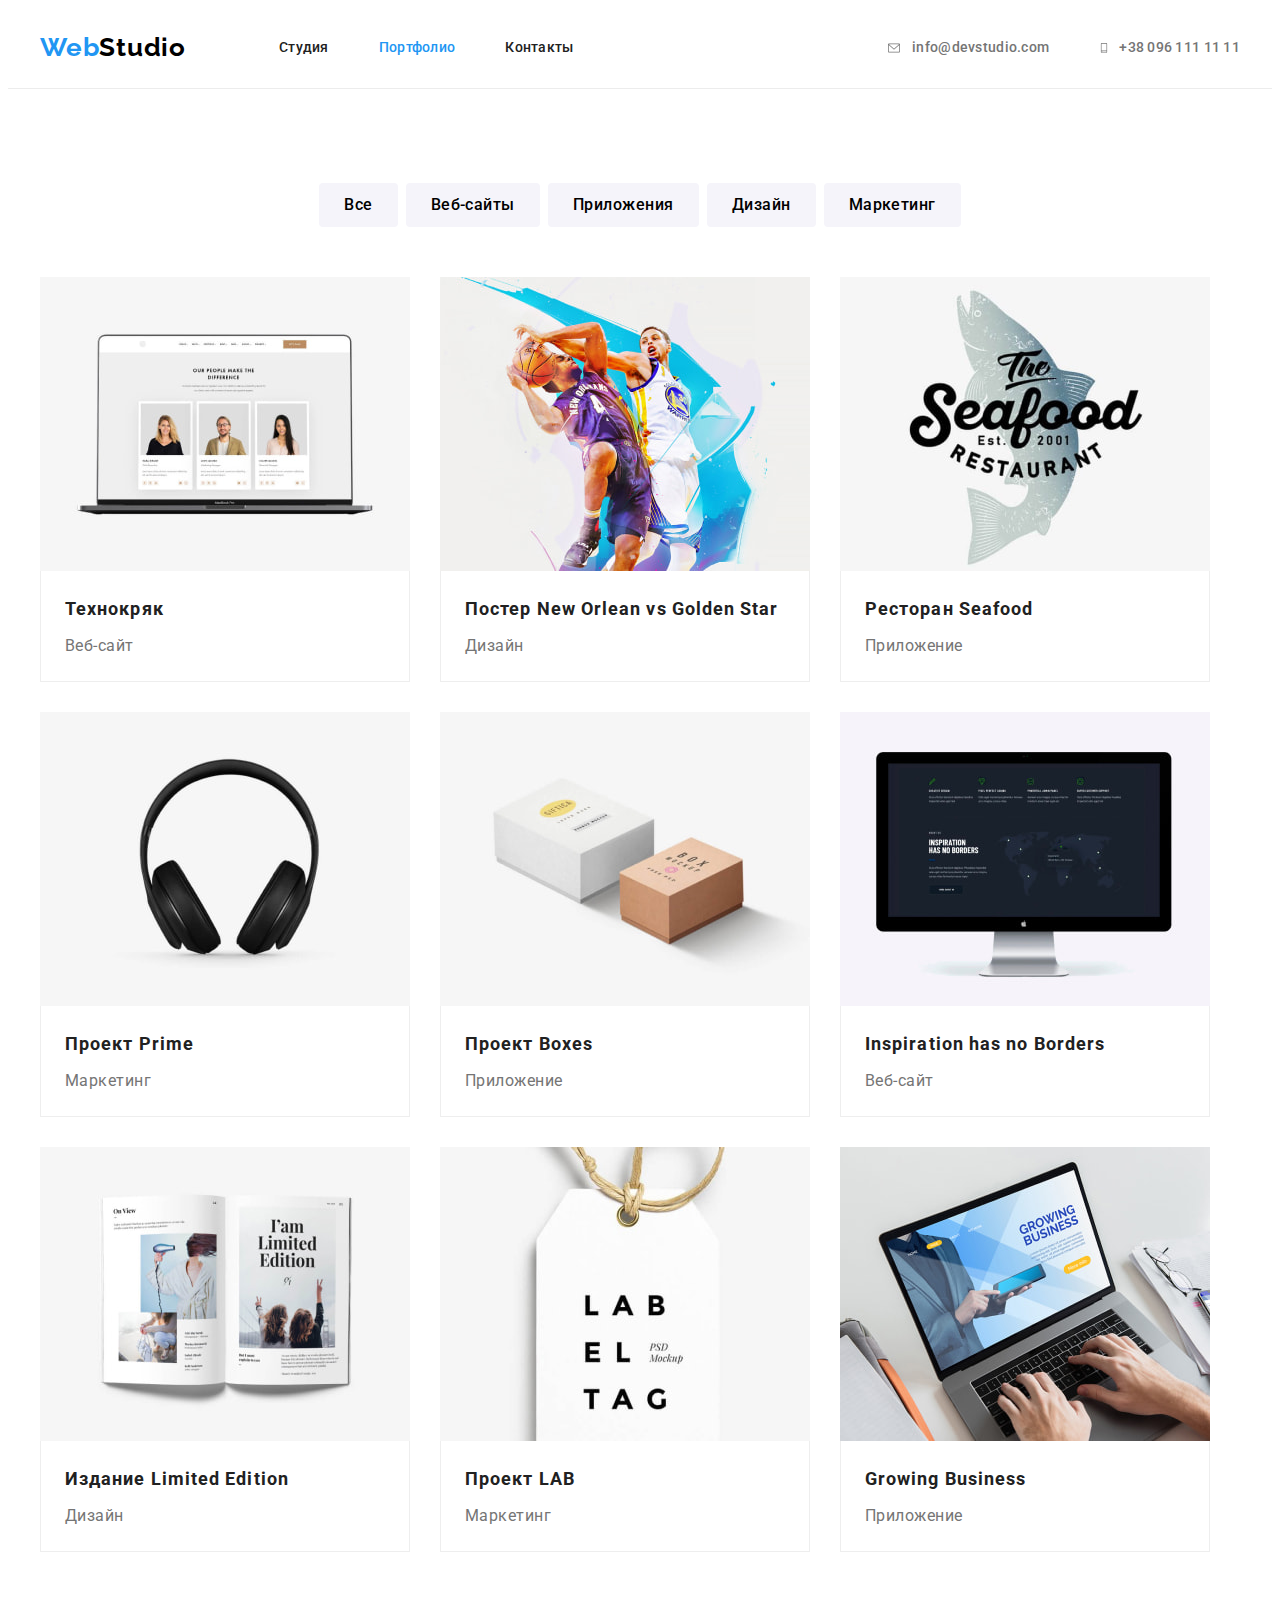
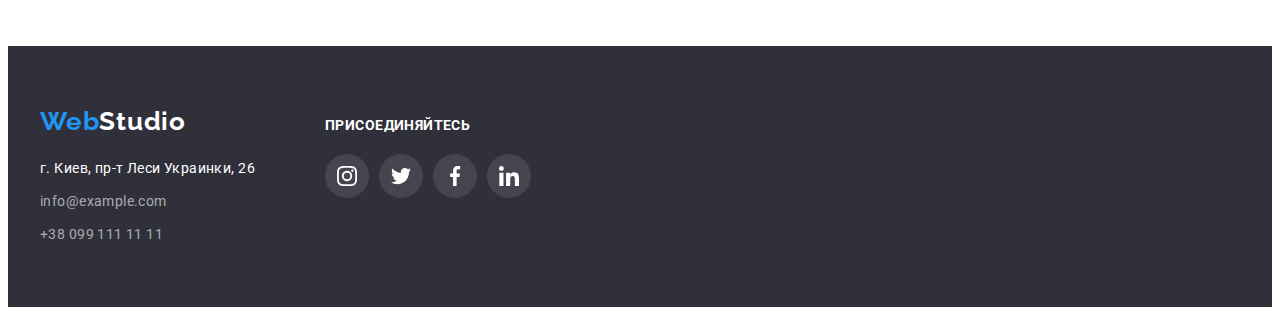
==== portfolio.html @ dc2e65b7 "." ====
<!DOCTYPE html>
<html lang="ru">

<head>
    <meta charset="UTF-8">
    <meta http-equiv="X-UA-Compatible" content="IE=edge">
    <meta name="viewport" content="width=device-width, initial-scale=1.0">
    <title>Document</title>
    <link rel="stylesheet" href="https://cdnjs.cloudflare.com/ajax/libs/modern-normalize/1.1.0/modern-normalize.min.css"
        integrity="sha512-wpPYUAdjBVSE4KJnH1VR1HeZfpl1ub8YT/NKx4PuQ5NmX2tKuGu6U/JRp5y+Y8XG2tV+wKQpNHVUX03MfMFn9Q=="
        crossorigin="anonymous" referrerpolicy="no-referrer" />
    <link rel="preconnect" href="https://fonts.googleapis.com">
    <link rel="preconnect" href="https://fonts.gstatic.com" crossorigin>
    <link href="https://fonts.googleapis.com/css2?family=Raleway:wght@700&family=Roboto:wght@400;500;700;900&display=swap"
        rel="stylesheet">
    <link rel="stylesheet" href="./css/styles.css" />
</head>

<body>
    <header class="header">
        <div class="container page-header">
            <nav class="header-nav">
                <a href="/index.html" class="logo"> <span class="accent">Web</span>Studio </a>
                <ul class="header-nav-list">
                    <li class="header-nav-item"> <a href="./index.html" class="nav-link">Студия</a></li>
                    <li class="header-nav-item"> <a href="#" class="nav-link current">Портфолио</a></li>
                    <li class="header-nav-item"> <a href="#" class="nav-link">Контакты</a></li>
                </ul>
            </nav>
            <ul class="address-list">
                <li class="address-item"><a href="mailto:info@devstudio.com" class="header-link">
                        <svg class="address-icon" width="16" height="12">
                            <use href="./icons.svg/icons.svg#icon-envelope-hover">
    
                            </use>
                        </svg>
                        info@devstudio.com</a></li>
                <li class="address-item"><a href="tel:+380961111111" class="header-link">
                        <svg class="address-icon" width="10" height="16">
                            <use href="./icons.svg/icons.svg#icon-smartphone">
                            </use>
                        </svg>
                        +38 096 111 11 11</a></li>
            </ul>
        </div>
    </header>
    <main>
        <section class="portfolio">
            <h1 class="portfolio-tittle visually-hidden">Чем мы занимаемся</h1>
            <div class="container">
                <ul class="portfolio-btn-list">
                    <li class="portfolio-btn-item">
                        <button type="button" class="portfolio-btn button">Все</button>
                    </li>
                    <li class="portfolio-btn-item">
                        <button type="button" class="portfolio-btn button">Веб-сайты</button>
                    </li>
                    <li class="portfolio-btn-item">
                        <button type="button" class="portfolio-btn button">Приложения</button>
                    </li>
                    <li class="portfolio-btn-item">
                        <button type="button" class="portfolio-btn button">Дизайн</button>
                    </li>
                    <li class="portfolio-btn-item">
                        <button type="button" class="portfolio-btn button">Маркетинг</button>
                    </li>
                </ul>
                <ul class="portfolio-card-list">
                    <li class="portfolio-card-item">
                        <a href="#" class="portfolio-card-link">
                            <img class="project" src="./portfolio.jpg/laptop.jpg" alt="Ноутбук" width="370" height="294">
                            <div class="project-text">
                                <h2 class="portfolio-subtittle">Технокряк
                                </h2>
                                <p class="portfolio-text">Веб-сайт</p>
                            </div>
                        </a>
                
                    </li>
                    <li class="portfolio-card-item">
                        <a href="#" class="portfolio-card-link">
                            <img class="project" src="./portfolio.jpg/basketball.jpg" alt="Два баскетболиста и мяч" width="370" height="294">
                            <div class="project-text">
                                <h2 class="portfolio-subtittle">Постер New Orlean vs Golden Star
                                </h2>
                                <p class="portfolio-text">Дизайн</p>
                            </div>
                        </a>
                    </li>
                    <li class="portfolio-card-item">
                        <a href="#" class="portfolio-card-link">
                            <img class="project" src="./portfolio.jpg/seafood.jpg" alt="Логотип рыбного ресторана" width="370" height="294">
                            <div class="project-text">
                                <h2 class="portfolio-subtittle">Ресторан Seafood
                                </h2>
                                <p class="portfolio-text">Приложение</p>
                            </div>
                        </a>
                    </li>
                    <li class="portfolio-card-item">
                        <a href="#" class="portfolio-card-link">
                            <img class="project" src="./portfolio.jpg/headphones.jpg" alt="Наушники" width="370" height="294">
                            <div class="project-text">
                                <h2 class="portfolio-subtittle">Проект Prime
                                </h2>
                                <p class="portfolio-text">Маркетинг</p>
                            </div>
                        </a>
                    </li>
                    <li class="portfolio-card-item">
                        <a href="#" class="portfolio-card-link">
                            <img class="project" src="./portfolio.jpg/boxes.jpg" alt="Две коробки" width="370" height="294"> 
                            <div class="project-text">
                                <h2 class="portfolio-subtittle">Проект Boxes
                                </h2>
                                <p class="portfolio-text">Приложение</p>
                            </div>
                        </a>
                    </li>
                    <li class="portfolio-card-item">
                        <a href="#" class="portfolio-card-link">
                            <img class="project" src="./portfolio.jpg/monitor.jpg" alt="Монитор" width="370" height="294">
                            <div class="project-text">
                                <h2 class="portfolio-subtittle">Inspiration has no Borders
                                </h2>
                                <p class="portfolio-text">Веб-сайт</p>
                            </div>
                        </a>
                    </li>
                    <li class="portfolio-card-item">
                        <a href="#" class="portfolio-card-link">
                            <img class="project" src="./portfolio.jpg/magazine.jpg" alt="Журнал" width="370" height="294">
                            <div class="project-text">
                                <h2 class="portfolio-subtittle">Издание Limited Edition
                            </h2>
                            <p class="portfolio-text">Дизайн</p>
                            </div>
                        </a>
                    </li>
                    <li class="portfolio-card-item">
                        <a href="#" class="portfolio-card-link">
                            <img class="project" src="./portfolio.jpg/tag.jpg" alt="Бирка" width="370" height="294">
                            <div class="project-text">
                                <h2 class="portfolio-subtittle">Проект LAB
                                </h2>
                                <p class="portfolio-text">Маркетинг</p>
                            </div>
                        </a>
                    </li>
                    <li class="portfolio-card-item">
                        <a href="#" class="portfolio-card-link">
                            <img class="project" src="./portfolio.jpg/job.jpg" alt="Работа за ноутбуком" width="370" height="294">
                            <div class="project-text">
                                <h2 class="portfolio-subtittle">Growing Business</h2>
                                <p class="portfolio-text">Приложение</p>
                            </div>
                        </a>
                    </li>
                </ul>
            </div>

        </section>
    </main>
    <footer class="footer">
        <div class=" container footer-container">
            <div>
                <a href="/index.html" aria-label="логотип сайта" class="logo"> <span class="accent">Web</span>Studio </a>
                <address class="footer-address">
                    <ul class="footer-address-list">
                        <li class="footer-address-item"><a href="https://goo.gl/maps/Q89dnucpgaJcMsWx8" target="_blank"
                                rel="noopener noreferrer" class="footer-address-link address-link-map">г. Киев,
                                пр-т
                                Леси Украинки, 26</a></li>
                        <li class="footer-address-item"><a href="mailto:info@example.com"
                                class="footer-address-link">info@example.com</a></li>
                        <li class="footer-address-item"><a href="tel:+380991111111" class="footer-address-link">+38 099 111
                                11
                                11</a>
                        </li>
                    </ul>
            </div>
            <div class="advertising">
                <h2 class="advertising-tittle">Присоединяйтесь</h2>
                <ul class="advertising-list">
                    <li class="advertising-item">
                        <a href="#" class="advertising-link">
                            <svg class="advertising-icon" width="20" height="20">
                                <use href="./icons.svg/icons.svg#icon-instagram-2"></use>
                            </svg>
                        </a>
                    </li>
                    <li class="advertising-item">
                        <a href="#" class="advertising-link">
                            <svg class="advertising-icon" width="20" height="20">
                                <use href="./icons.svg/icons.svg#icon-twitter-1"></use>
                            </svg>
                        </a>
                    </li>
                    <li class="advertising-item">
                        <a href="#" class="advertising-link">
                            <svg class="advertising-icon" width="20" height="20">
                                <use href="./icons.svg/icons.svg#icon-facebook-1"></use>
                            </svg>
                        </a>
                    </li>
                    <li class="advertising-item">
                        <a href="#" class="advertising-link">
                            <svg class="advertising-icon" width="20" height="20">
                                <use href="./icons.svg/icons.svg#icon-linkedin-1"></use>
                            </svg>
                        </a>
    
                    </li>
                </ul>
            </div>
        </div>
        </address>
    </footer>
    </body>
    
    </html>
---- css/styles.css ----
:root {
    --primary-text-color: #212121;
    --secondary-text-color: #757575;
    --white-text-color: #FFFFFF;
    --accent-color: #2196F3;
    --logo-text-color: #000000;
    --bg-btn-color: #2196F3;
    --bg-footer-color: #2F303A;
    --main-bg-color: #E5E5E5;
    --font-main: Roboto, sans-serif;
    --font-secondary: Raleway, sans-serif;
    --bg-button-color: #F5F4FA;
}
.box {
    box-sizing: border-box;
}


body {
    font-family: var(--font-main);
    color: var(--primary-text-color);
    font-size: 14px;
}
h1,
h2,
h3,
h4,
h5,
h6,
ul,
p {
    margin: 0;
}
p {
    margin-bottom: 0;
}
ul.address-list {
    margin-bottom: 0;
}
a {
    text-decoration: none;
    color: inherit;
}
ul {
    list-style: none;
    padding-left: 0;
}

address {
    font-style: normal;
}
img {
    display: block;
    max-width: 100%; 
    height: auto;
}
/* header */
.header {
    border-bottom: 1px solid #ECECEC;
}
.page-header {
    display: flex;
    align-items: center;
}
.header .header-nav {
    display: flex;
    align-items: center;
}
.header-nav-list {
    display: flex;
    margin-bottom: 0;
    padding-left: 0;
}
.address-list {
    display: flex;
    margin-left: auto;
}
.header-link {
    display: block;
    padding-top: 32px;
    padding-bottom: 32px;
}

.address-list .address-item + .address-item {
margin-left: 50px;
}
.header-nav-list .header-nav-item:not( :last-child) {
    margin-right: 50px;

}
.nav-link {
    display: block;
    padding-top: 32px;
    padding-bottom: 32px;
}
.container {
    width: 1200px;
    padding: 0 15px;
    margin-left: auto;
    margin-right: auto;
/*     outline: 1px solid tomato; */
}
.logo {
    margin-right: 93px;
    font-family: var(--font-secondary);
    font-weight: 700;
    font-size: 26px;
    line-height: 1.2;
    letter-spacing: 0.03em;
    color: var(--logo-text-color);
} 
.header .logo {
    margin-bottom: 0;
}
.accent {
color: var(--accent-color);
}
.nav-link,
.header-link {
    font-weight: 500;
    font-size: 14px;
    line-height: 1.14;
    letter-spacing: 0.02em;
}
.header .header-link {
    display: flex;
    align-items: center;
    color: var(--secondary-text-color);
}
.nav-link:hover,
.nav-link:focus,
.header-link:hover,
.header-link:focus,
.footer-address-link:hover,
.footer-address-link:focus {
    color: var(--accent-color);
}
.address-icon {
    margin-right: 10px;
    fill: var(--secondary-text-color);
}
.header-link:hover .address-icon,
.header-link:focus .address-icon {
    fill: var(--accent-color);
}

/* hero */

.section-hero {
    background-color: var(--bg-footer-color);
    text-align: center;
    padding-top: 200px;
    padding-bottom: 200px;
    background-image: linear-gradient(rgba(47, 48, 58, 0.4),rgba(47, 48, 58, 0.4)), url(../bgi.jpg/bgihero.jpg);
    background-repeat: no-repeat;
    background-position: center;
    background-size: cover;
    max-width: 1600px;
    margin-right: auto;
    margin-left: auto;
}
.hero-tittle {
font-weight: 900;
font-size: 44px;
line-height: 1.36;
text-align: center;
letter-spacing: 0.06em;
text-transform: uppercase;
color: var(--white-text-color);
}
.hero-tittle {
    width: 696px;
    margin-left: auto;
    margin-right: auto;
/*     padding-top: 200px; */
    margin-bottom: 30px;
}
.hero-btn {
    font-family: inherit;
    font-weight: 700;
    font-size: 16px;
    line-height: 1.88;
    letter-spacing: 0.06em;
    background-color: var(--bg-btn-color);
    color: var(--white-text-color);
    padding: 10px 32px;
    cursor: pointer;
    border-radius: 4px;
    border: none;
}
/*  features*/
.features .features-list {
    display: flex;
}
.features-item {
    width: 270px;
}
.features-item:not(:last-child) {
    margin-right: 30px;
}
.features-list {
    margin-bottom: 0;
}
.features {
padding-top: 94px;
padding-bottom: 94px;
}
.features-subtittle {
    margin-bottom: 10px;
    font-weight: 700;
    font-size: 14px;
    line-height: 1.4;
    letter-spacing: 0.03em;
    text-transform: uppercase;
}
.features-text {
    margin-top: 0;
    margin-bottom: 0;
    font-size: 14px;
    line-height: 1.7;
    letter-spacing: 0.03em;
    color: var(--secondary-text-color);
}
.visually-hidden {
    position: absolute;
    width: 1px;
    height: 1px;
    margin: -1px;
    border: 0;
    padding: 0;
    white-space: nowrap;
    clip-path: inset(100%);
    clip: rect(0 0 0 0);
    overflow: hidden;
}
.features-image {
    display: flex;
    width: 270px;
    height: 120px;
    border-radius: 4px;
    background-color: #F5F4FA;
    align-items: center;
    justify-content: center;
    margin-bottom: 30px;

}

/* works*/

.works-tittle {
    margin-bottom: 50px;
}
.works {
    padding-bottom: 94px;
}
.works-tittle {
    font-weight: 700;
    font-size: 36px;
    line-height: 1.16;
    text-align: center;
    letter-spacing: 0.03em;
}
.works-list {
    padding-left: 0;
    display: flex;
    flex-wrap: wrap;
    margin-bottom: 0;
}


.works-item {
    margin-right: 30px;
}
.works-item:nth-child(3n) {
    margin-right: 0;
}


/* team*/
.team {
    padding-top: 94px;
    padding-bottom: 94px;
    background-color: var(--white-text-color);
}
.team-tittle {
        margin-bottom: 50px;
}
.employees {
    display: block;
}
.team-subtittle {
    margin-bottom: 10px;
}

.team-item {
    margin-bottom: 0;
    margin-right: 30px;
    box-shadow: 0px 1px 3px rgba(0, 0, 0, 0.12), 0px 1px 1px rgba(0, 0, 0, 0.14),
            0px 2px 1px rgba(0, 0, 0, 0.2);
        border-radius: 0px 0px 4px 4px;
}
.team-item:last-child {
    margin-right: 0;
}
.team-list {
    margin-bottom: 0;
    padding-left: 0;
}
.team-tittle {
    font-weight: 700;
    font-size: 36px;
    line-height: 1.16;
    text-align: center;
    letter-spacing: 0.03em;
}
.team-subtittle {
    font-weight: 500;
    font-size: 16px;
    line-height: 1.19;    
    text-align: center;
    letter-spacing: 0.03em;
}
.team-text {
    font-size: 16px;
    line-height: 1.19;
    text-align: center;
    letter-spacing: 0.03em;
    color: var(--secondary-text-color);
}
.team-list {
    display: flex;
    flex-wrap: wrap;
}
.employees-text {
    padding-top: 30px;
    padding-bottom: 30px;
}
.social-team-list {
    display: flex;
    justify-content: center;
    margin-top: 16px;
}
.social-team-link {
    width: 44px;
    height: 44px;
    display: flex;
    align-items: center;
    justify-content: center;
    border-radius: 50%;
    background-color: var(--white-text-color);
}
.social-team-icon {
    fill: #AFB1B8;
}
.social-team-link:hover,
.social-team-link:focus {
    background-color: var(--accent-color);
}
.social-team-link:hover .social-team-icon,
.social-team-link:focus .social-team-icon {
    fill: var(--white-text-color); 
}
.social-team-item:not(:last-child) {
    margin-right: 10px;
    background-color: var(--white-text-color);
}
/* regular */
.regular {
    padding-top: 94px;
    padding-bottom: 94px;
}
.regular-tittle {
    font-weight: 700;
    font-size: 36px;
    line-height: 1.16;
    text-align: center;
    letter-spacing: 0.03em;
    margin-bottom: 50px;
}
.regular-list {
    display: flex;
    justify-content: center;
}
.regular-item:not(:last-child) {
    margin-right: 30px;
}
.regular-link {
    display: flex;
    width: 170px;
    height: 92px;
    align-items: center;
    justify-content: center;
    border: 1px solid #AFB1B8;
    border-radius: 4px;
    box-sizing: border-box;
}
.regular-icon {
    fill: #AFB1B8;
}
.regular-link:hover,
.regular-link:focus {
    background-color: var(--white-text-color);
    border-color: var(--accent-color);
}
.regular-link:hover .regular-icon,
.regular-link:focus .regular-icon {
    fill: var(--accent-color);
}
/* footer*/
.footer-container {
    display: flex;
    align-items: baseline;
}
.footer {
    background-color: var(--bg-footer-color);
    padding-top: 60px;
    padding-bottom: 60px;
}
.logo {
    display: inline-block;
    margin-bottom: 20px;
}
.footer .logo {
margin-right: 0;
}
.footer-address-list {
    padding-left: 0;
    margin-bottom: 0;
}
.footer-address-item:not(:last-child) {
    margin-bottom: 9px;
}
.footer-address-link.address-link-map {
    font-size: 14px;
    line-height: 1.71;
    letter-spacing: 0.03em;
    color: var(--white-text-color);
}
.footer-address-link {
    line-height: 1.71;
    letter-spacing: 0.03em; 
    color: rgba(255, 255, 255, 0.6);
}
.nav-link.current {
    color: var(--accent-color);
}
/* advertising */
.advertising-tittle {
    margin-bottom: 20px;
    font-weight: 700;
    font-size: 14px;
    line-height: 1.14;
    letter-spacing: 0.03em;
    text-transform: uppercase;

    color: var(--white-text-color);
}
.advertising-list {
    display: flex;
}
.advertising {
    margin-left: 70px;
}
.advertising-item:not(:last-child) {
    margin-right: 10px;
}
.advertising-link {
    display: flex;
    align-items: center;
    justify-content: center;
    width: 44px;
    height: 44px;
    border-radius: 50%;
    
    background: rgba(255, 255, 255, 0.1);
}
.advertising-icon {
    fill: var(--white-text-color);
}
.advertising-link:hover,
.advertising-link:focus {
    background-color: var(--accent-color);
}
/* portfolio */
.portfolio {
    padding-top: 94px;
    padding-bottom: 94px;
}

.portfolio-btn-list {
    display: flex;
    align-items: center;
    justify-content: center;
    margin-bottom: 50px;
}
.portfolio-btn-item:not(:last-child) {
    margin-right: 8px;
}
.portfolio-btn.button {
    display: inline-block;
    border-radius: 4px;
    border: solid transparent;
    padding: 6px 22px;
    background-color: var(--bg-button-color);
    font-family: inherit;
    font-weight: 500;
    font-size: 16px;
    line-height: 1.62;    
    text-align: center;
    letter-spacing: 0.03em;
}
.portfolio-btn.button:hover,
.portfolio-btn.button:focus{
    background-color: var(--bg-btn-color);
    color: var(--white-text-color);
    box-shadow: 0px 3px 1px rgba(0, 0, 0, 0.1), 0px 1px 2px rgba(0, 0, 0, 0.08), 0px 2px 2px rgba(0, 0, 0, 0.12);
}
/* cards */
.container.card-list {
    margin-left: auto;
    margin-right: auto;
}
.portfolio-card-list {
    display: flex;
    flex-wrap: wrap;
}
.portfolio-card-list {
    margin-bottom: 0;
    padding-top: 0;
}
.portfolio-card-link {
    display: block;
}
.portfolio-card-link:hover,
.portfolio-card-link:focus {
    box-shadow: 0px 1px 1px rgba(0, 0, 0, 0.12), 0px 4px 4px rgba(0, 0, 0, 0.06), 1px 4px 6px rgba(0, 0, 0, 0.16);
}
.project {
    display: block;
}
.portfolio-card-item {
    width: 370px;
    margin-bottom: 30px;
    margin-right: 30px;
}
.portfolio-card-item:nth-child(3n) {
    margin-right: 0;
}
.portfolio-card-item:nth-last-child(-n+3) {
    margin-bottom: 0;
}
.project-text {
    padding: 20px 24px;
    border-right: 1px solid #EEEEEE;
    border-left: 1px solid #EEEEEE;
    border-bottom: 1px solid #EEEEEE;
}
.portfolio-subtittle {
    margin-bottom: 4px;
    font-weight: 700;
    font-size: 18px;
    line-height: 2;
    letter-spacing: 0.06em;
}
.portfolio-text {
    font-size: 16px;
    line-height: 1.88;
    letter-spacing: 0.03em;
    color: var(--secondary-text-color);
}

.footer .logo {
    color: var(--white-text-color);
}
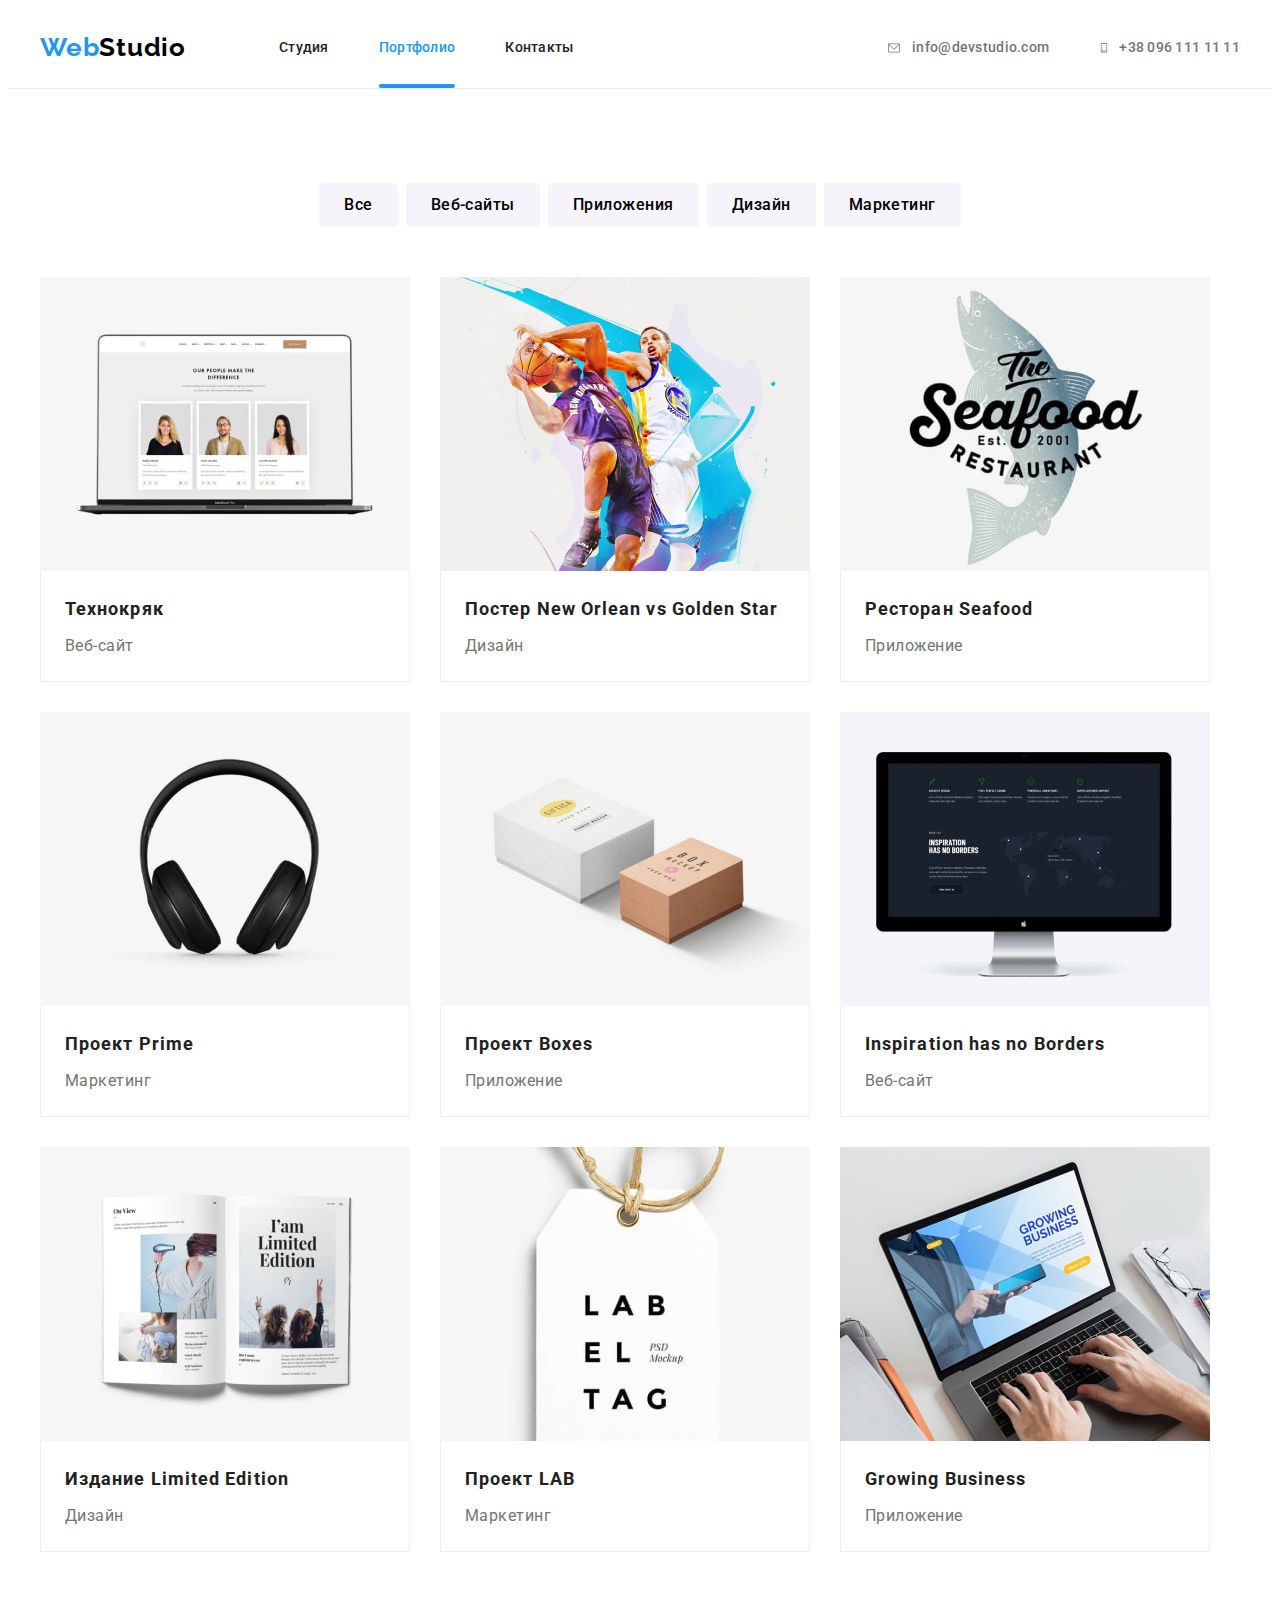
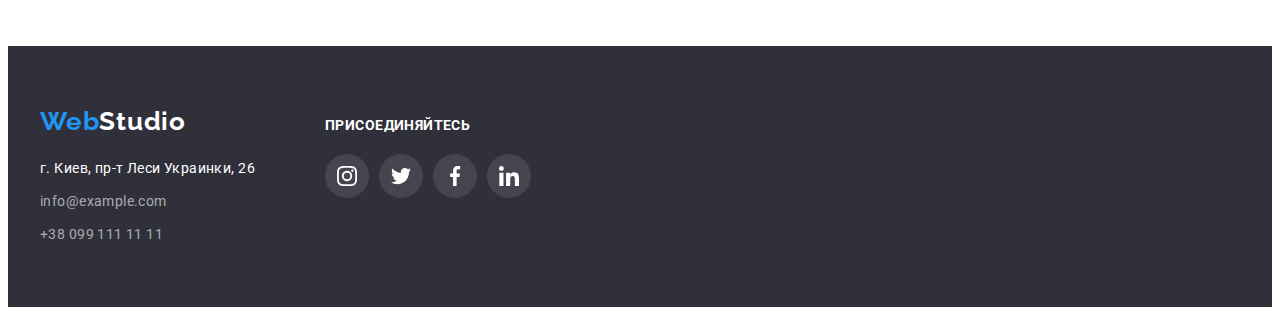
==== commit cdbd5543: "hw-5" ====
--- a/portfolio.html
+++ b/portfolio.html
@@ -68,7 +68,13 @@
                 <ul class="portfolio-card-list">
                     <li class="portfolio-card-item">
                         <a href="#" class="portfolio-card-link">
-                            <img class="project" src="./portfolio.jpg/laptop.jpg" alt="Ноутбук" width="370" height="294">
+                            <div class="portfolio-card-wrap">
+                                <img class="project" src="./portfolio.jpg/laptop.jpg" alt="Ноутбук" width="370" height="294">
+                                <p class="portfolio-card-text">
+                                    Ресурс предлагает комплексные предложения с разным уровнем функционала и сервисов. Все это позволит посетителю получить
+                                    исчерпывающие сведения о компании или частном лице.
+                                </p>
+                            </div>
                             <div class="project-text">
                                 <h2 class="portfolio-subtittle">Технокряк
                                 </h2>
@@ -79,7 +85,14 @@
                     </li>
                     <li class="portfolio-card-item">
                         <a href="#" class="portfolio-card-link">
-                            <img class="project" src="./portfolio.jpg/basketball.jpg" alt="Два баскетболиста и мяч" width="370" height="294">
+                            <div class="portfolio-card-wrap">
+                                <img class="project" src="./portfolio.jpg/basketball.jpg" alt="Два баскетболиста и мяч" width="370" height="294">
+                                <p class="portfolio-card-text">
+                                    Ресурс предлагает комплексные предложения с разным уровнем функционала и сервисов. Все это позволит посетителю
+                                    получить
+                                    исчерпывающие сведения о компании или частном лице.
+                                </p>
+                            </div>
                             <div class="project-text">
                                 <h2 class="portfolio-subtittle">Постер New Orlean vs Golden Star
                                 </h2>
@@ -89,7 +102,14 @@
                     </li>
                     <li class="portfolio-card-item">
                         <a href="#" class="portfolio-card-link">
-                            <img class="project" src="./portfolio.jpg/seafood.jpg" alt="Логотип рыбного ресторана" width="370" height="294">
+                            <div class="portfolio-card-wrap">
+                                <img class="project" src="./portfolio.jpg/seafood.jpg" alt="Логотип рыбного ресторана" width="370" height="294">
+                                <p class="portfolio-card-text">
+                                    Ресурс предлагает комплексные предложения с разным уровнем функционала и сервисов. Все это позволит посетителю
+                                    получить
+                                    исчерпывающие сведения о компании или частном лице.
+                                </p>
+                            </div>
                             <div class="project-text">
                                 <h2 class="portfolio-subtittle">Ресторан Seafood
                                 </h2>
@@ -99,7 +119,14 @@
                     </li>
                     <li class="portfolio-card-item">
                         <a href="#" class="portfolio-card-link">
-                            <img class="project" src="./portfolio.jpg/headphones.jpg" alt="Наушники" width="370" height="294">
+                            <div class="portfolio-card-wrap">
+                                <img class="project" src="./portfolio.jpg/headphones.jpg" alt="Наушники" width="370" height="294">
+                                <p class="portfolio-card-text">
+                                    Ресурс предлагает комплексные предложения с разным уровнем функционала и сервисов. Все это позволит посетителю
+                                    получить
+                                    исчерпывающие сведения о компании или частном лице.
+                                </p>
+                            </div>
                             <div class="project-text">
                                 <h2 class="portfolio-subtittle">Проект Prime
                                 </h2>
@@ -109,7 +136,14 @@
                     </li>
                     <li class="portfolio-card-item">
                         <a href="#" class="portfolio-card-link">
-                            <img class="project" src="./portfolio.jpg/boxes.jpg" alt="Две коробки" width="370" height="294"> 
+                            <div class="portfolio-card-wrap">
+                                <img class="project" src="./portfolio.jpg/boxes.jpg" alt="Две коробки" width="370" height="294">
+                                <p class="portfolio-card-text">
+                                    Ресурс предлагает комплексные предложения с разным уровнем функционала и сервисов. Все это позволит посетителю
+                                    получить
+                                    исчерпывающие сведения о компании или частном лице.
+                                </p>
+                            </div>
                             <div class="project-text">
                                 <h2 class="portfolio-subtittle">Проект Boxes
                                 </h2>
@@ -119,7 +153,14 @@
                     </li>
                     <li class="portfolio-card-item">
                         <a href="#" class="portfolio-card-link">
-                            <img class="project" src="./portfolio.jpg/monitor.jpg" alt="Монитор" width="370" height="294">
+                            <div class="portfolio-card-wrap">
+                                <img class="project" src="./portfolio.jpg/monitor.jpg" alt="Монитор" width="370" height="294">
+                                <p class="portfolio-card-text">
+                                    Ресурс предлагает комплексные предложения с разным уровнем функционала и сервисов. Все это позволит посетителю
+                                    получить
+                                    исчерпывающие сведения о компании или частном лице.
+                                </p>
+                            </div>
                             <div class="project-text">
                                 <h2 class="portfolio-subtittle">Inspiration has no Borders
                                 </h2>
@@ -129,7 +170,14 @@
                     </li>
                     <li class="portfolio-card-item">
                         <a href="#" class="portfolio-card-link">
-                            <img class="project" src="./portfolio.jpg/magazine.jpg" alt="Журнал" width="370" height="294">
+                            <div class="portfolio-card-wrap">
+                                <img class="project" src="./portfolio.jpg/magazine.jpg" alt="Журнал" width="370" height="294">
+                                <p class="portfolio-card-text">
+                                    Ресурс предлагает комплексные предложения с разным уровнем функционала и сервисов. Все это позволит посетителю
+                                    получить
+                                    исчерпывающие сведения о компании или частном лице.
+                                </p>
+                            </div> 
                             <div class="project-text">
                                 <h2 class="portfolio-subtittle">Издание Limited Edition
                             </h2>
@@ -139,7 +187,14 @@
                     </li>
                     <li class="portfolio-card-item">
                         <a href="#" class="portfolio-card-link">
-                            <img class="project" src="./portfolio.jpg/tag.jpg" alt="Бирка" width="370" height="294">
+                            <div class="portfolio-card-wrap">
+                                <img class="project" src="./portfolio.jpg/tag.jpg" alt="Бирка" width="370" height="294">
+                                <p class="portfolio-card-text">
+                                    Ресурс предлагает комплексные предложения с разным уровнем функционала и сервисов. Все это позволит посетителю
+                                    получить
+                                    исчерпывающие сведения о компании или частном лице.
+                                </p>
+                            </div>
                             <div class="project-text">
                                 <h2 class="portfolio-subtittle">Проект LAB
                                 </h2>
@@ -149,7 +204,14 @@
                     </li>
                     <li class="portfolio-card-item">
                         <a href="#" class="portfolio-card-link">
-                            <img class="project" src="./portfolio.jpg/job.jpg" alt="Работа за ноутбуком" width="370" height="294">
+                            <div class="portfolio-card-wrap">
+                                <img class="project" src="./portfolio.jpg/job.jpg" alt="Работа за ноутбуком" width="370" height="294">
+                                <p class="portfolio-card-text">
+                                    Ресурс предлагает комплексные предложения с разным уровнем функционала и сервисов. Все это позволит посетителю
+                                    получить
+                                    исчерпывающие сведения о компании или частном лице.
+                                </p>
+                            </div>
                             <div class="project-text">
                                 <h2 class="portfolio-subtittle">Growing Business</h2>
                                 <p class="portfolio-text">Приложение</p>
--- a/css/styles.css
+++ b/css/styles.css
@@ -134,6 +134,7 @@
 .footer-address-link:hover,
 .footer-address-link:focus {
     color: var(--accent-color);
+    transition: color 250ms cubic-bezier(0.4, 0, 0.2, 1);
 }
 .address-icon {
     margin-right: 10px;
@@ -142,6 +143,8 @@
 .header-link:hover .address-icon,
 .header-link:focus .address-icon {
     fill: var(--accent-color);
+    transition: fill 250ms cubic-bezier(0.4, 0, 0.2, 1);
+
 }
 
 /* hero */
@@ -188,6 +191,60 @@
     border-radius: 4px;
     border: none;
 }
+
+.backdrop {
+    position: fixed;
+    top: 0;
+    left: 0;
+    width: 100vw;
+    height: 100vh;
+    background-color: rgba(0, 0, 0, 0.1);
+    z-index: 10;
+    opacity: 1;
+    transition: opacity 250ms cubic-bezier(0.4, 0, 0.2, 1);
+
+}
+.backdrop.is-hidden {
+    opacity: 0;
+    visibility: hidden;
+    pointer-events: none;
+}
+.backdrop.is-hidden .modal-wrapper {
+    transform: translate(-50%, -50%) scale(0.4);
+}
+.modal-wrapper {
+    position: absolute;
+    top: 50%;
+    left: 50%;
+    width: 528px;
+    height: 581px;
+    background-color: #fff;
+    box-shadow: 0px 1px 3px rgba(0, 0, 0, 0.12), 0px 1px 1px rgba(0, 0, 0, 0.14), 0px 2px 1px rgba(0, 0, 0, 0.2);
+    border-radius: 4px;
+    transform: translate(-50%, -50%) scale(1);
+    transition: transform 250ms cubic-bezier(0.4, 0, 0.2, 1);
+}
+
+.modal-btn {
+    position: absolute;
+    top: 8px;
+    right: 8px;
+    width: 30px;
+    height: 30px;
+    padding: 0;
+    display: flex;
+    align-items: center;
+    justify-content: center;
+    cursor: pointer;
+    border-radius: 50%;
+    background: #FFFFFF;
+    border: 1px solid rgba(0, 0, 0, 0.1);
+
+}
+.modal-close {
+    width: 11px;
+    height: 11px;
+}
 /*  features*/
 .features .features-list {
     display: flex;
@@ -269,13 +326,37 @@
 
 
 .works-item {
+    position: relative;
     margin-right: 30px;
 }
 .works-item:nth-child(3n) {
     margin-right: 0;
 }
 
-
+.works-text {
+    display: flex;
+    align-items: center;
+    justify-content: center;
+
+    font-weight: 700;
+    font-size: 14px;
+    line-height: 1.14;
+    text-align: center;
+    letter-spacing: 0.03em;
+    text-transform: uppercase;
+    background: rgba(47, 48, 58, 0.8);
+    color: var(--white-text-color);
+
+        
+    position: absolute;
+    left: 0;
+    bottom: 0;
+    width: 100%;
+    height: 70px;
+
+
+}
+    
 /* team*/
 .team {
     padding-top: 94px;
@@ -355,10 +436,14 @@
 .social-team-link:hover,
 .social-team-link:focus {
     background-color: var(--accent-color);
+    transition: background-color 250ms cubic-bezier(0.4, 0, 0.2, 1);
+
 }
 .social-team-link:hover .social-team-icon,
 .social-team-link:focus .social-team-icon {
-    fill: var(--white-text-color); 
+    fill: var(--white-text-color);
+    transition: fill 250ms cubic-bezier(0.4, 0, 0.2, 1);
+
 }
 .social-team-item:not(:last-child) {
     margin-right: 10px;
@@ -401,10 +486,14 @@
 .regular-link:focus {
     background-color: var(--white-text-color);
     border-color: var(--accent-color);
+    transition: background-color 250ms cubic-bezier(0.4, 0, 0.2, 1),
+            border-color 250ms cubic-bezier(0.4, 0, 0.2, 1);
 }
 .regular-link:hover .regular-icon,
 .regular-link:focus .regular-icon {
     fill: var(--accent-color);
+    transition: fill 250ms cubic-bezier(0.4, 0, 0.2, 1);
+
 }
 /* footer*/
 .footer-container {
@@ -442,7 +531,19 @@
     color: rgba(255, 255, 255, 0.6);
 }
 .nav-link.current {
+    position: relative;
     color: var(--accent-color);
+}
+.current::after {
+    content: "";
+    width: 100%;
+    height: 4px;
+    background-color: #2196F3;
+    border-radius: 2px;
+
+    position: absolute;
+    left: 0;
+    bottom: 0;
 }
 /* advertising */
 .advertising-tittle {
@@ -480,6 +581,7 @@
 .advertising-link:hover,
 .advertising-link:focus {
     background-color: var(--accent-color);
+    transition: background-color 250ms cubic-bezier(0.4, 0, 0.2, 1);
 }
 /* portfolio */
 .portfolio {
@@ -514,6 +616,8 @@
     background-color: var(--bg-btn-color);
     color: var(--white-text-color);
     box-shadow: 0px 3px 1px rgba(0, 0, 0, 0.1), 0px 1px 2px rgba(0, 0, 0, 0.08), 0px 2px 2px rgba(0, 0, 0, 0.12);
+    transition: background-color 250ms cubic-bezier(0.4, 0, 0.2, 1),
+    color 250ms cubic-bezier(0.4, 0, 0.2, 1);
 }
 /* cards */
 .container.card-list {
@@ -530,10 +634,47 @@
 }
 .portfolio-card-link {
     display: block;
+
 }
 .portfolio-card-link:hover,
 .portfolio-card-link:focus {
     box-shadow: 0px 1px 1px rgba(0, 0, 0, 0.12), 0px 4px 4px rgba(0, 0, 0, 0.06), 1px 4px 6px rgba(0, 0, 0, 0.16);
+    transition: box-shadow 250ms cubic-bezier(0.4, 0, 0.2, 1);
+}
+.portfolio-card-wrap {
+    position: relative;
+    overflow: hidden;
+}
+.portfolio-card-text {
+    font-size: 18px;
+    line-height: 1.56;
+    letter-spacing: 0.03em;
+    color: #FFFFFF;
+    display: flex;
+    align-items: center;
+    justify-content: center;
+    padding: 64px 24px;
+
+    width: 100%;
+    height: 100%;
+    background-color: rgba(33, 150, 243, 0.9);
+    position: absolute;
+    left: 0;
+    top: 0;
+
+    opacity: 0;
+}
+.portfolio-card-text {
+    transform: translateY(100%);
+    transition: transform 250ms cubic-bezier(0.4, 0, 0.2, 1);
+}
+.portfolio-card-link:hover .portfolio-card-text,
+.portfolio-card-link:focus .portfolio-card-text {
+    transform: translateY(0%);
+}
+.portfolio-card-link:hover .portfolio-card-text,
+.portfolio-card-link:focus .portfolio-card-text {
+    opacity: 1;
 }
 .project {
     display: block;
@@ -554,6 +695,7 @@
     border-right: 1px solid #EEEEEE;
     border-left: 1px solid #EEEEEE;
     border-bottom: 1px solid #EEEEEE;
+
 }
 .portfolio-subtittle {
     margin-bottom: 4px;
